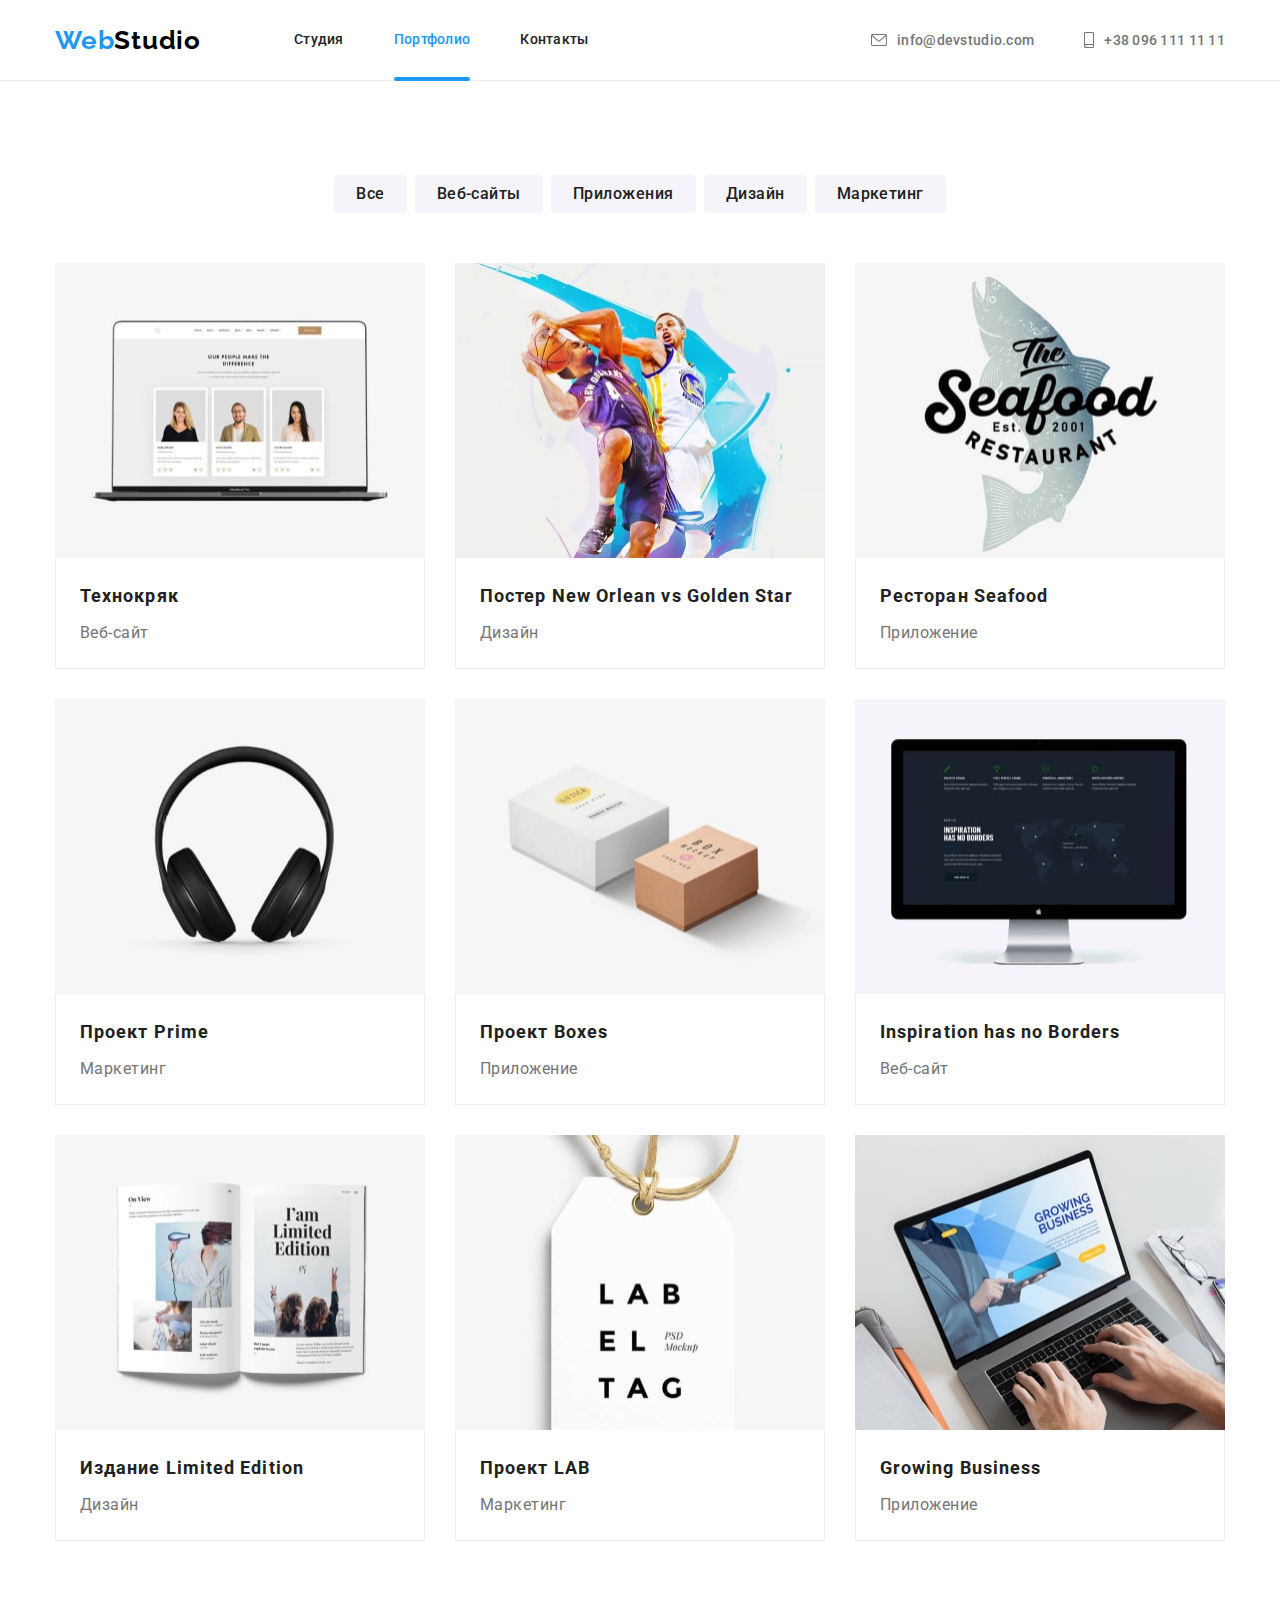
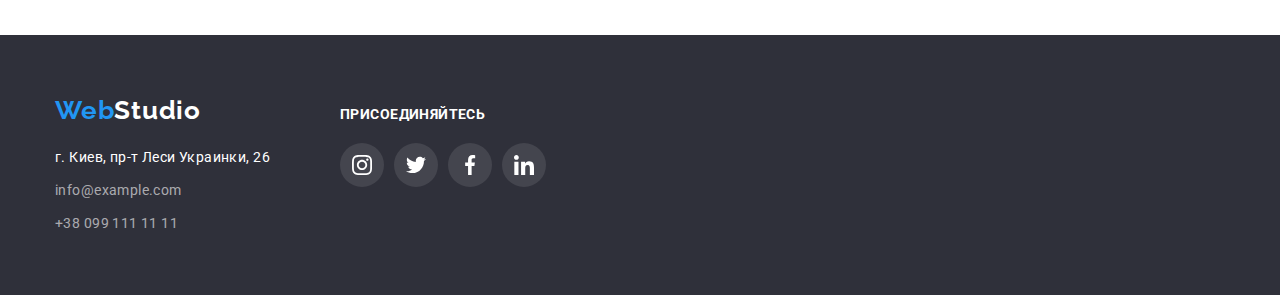
==== portfolio.html @ 7a408845 "Adds files from HW#5" ====
<!DOCTYPE html>
<html lang="ru">
  <head>
    <meta charset="UTF-8" />
    <meta http-equiv="X-UA-Compatible" content="IE=edge" />
    <meta name="viewport" content="width=device-width, initial-scale=1.0" />
    <title>Портфолио</title>
    <link
      href="https://fonts.googleapis.com/css2?family=Raleway:wght@700&family=Roboto:wght@400;500;700;900&display=swap"
      rel="stylesheet"
    />
    <link
      rel="stylesheet"
      href="https://cdnjs.cloudflare.com/ajax/libs/modern-normalize/1.1.0/modern-normalize.min.css"
    />
    <link rel="stylesheet" href="./css/styles.css" />
  </head>

  <body>
    <!-- Header -->
    <header class="page-header">
      <div class="container">
        <nav class="page-header-navigation">
          <a class="page-logo link" href="./index.html" lang="en">Web<span class="header-logo">Studio</span></a>
          <ul class="page-header-navigation-list list">
            <li class="page-header-navigation-item">
              <a class="page-header-navigation-item-link link" href="./index.html">Студия</a>
            </li>
            <li class="page-header-navigation-item">
              <a class="page-header-navigation-item-link link current-page-marker" href="./portfolio.html">Портфолио</a>
            </li>
            <li class="page-header-navigation-item">
              <a class="page-header-navigation-item-link link" href="">Контакты</a>
            </li>
          </ul>
        </nav>
        <ul class="page-header-contacts-list list">
          <li class="page-header-contacts-item">
            <a class="page-header-contacts-item-link link" href="mailto:info@devstudio.com">
              <svg class="mail-icon" width="16" height="12">
                <use href="./images/icons.svg#icon-envelope"></use>
              </svg>info@devstudio.com
            </a>
          </li>
          <li class="page-header-contacts-item">
            <a class="page-header-contacts-item-link link" href="tel:+380961111111"><svg class="phone-icon" width="10"
                height="16">
                <use href="./images/icons.svg#icon-smartphone"></use>
              </svg>+38 096 111 11 11
            </a>
          </li>
        </ul>
      </div>
    </header>

    <main>
      <!-- Our projects section -->
      <section class="projects">
        <div class="container">
          <h1 class="section-title visually-hidden">Портфолио</h1>
          <ul class="filters-list list">
            <li class="filters-item">
              <button class="filters-button active-button" type="button">Все</button>
            </li>
            <li class="filters-item">
              <button class="filters-button" type="button">Веб-сайты</button>
            </li>
            <li class="filters-item">
              <button class="filters-button" type="button">Приложения</button>
            </li>
            <li class="filters-item">
              <button class="filters-button" type="button">Дизайн</button>
            </li>
            <li class="filters-item">
              <button class="filters-button" type="button">Маркетинг</button>
            </li>
          </ul>
          
          <ul class="project-list list">
            <li class="project-item">
              <a class="project-link link" href="">
                <div class="project-item-overlay">
                  <img
                  class="project-preview"
                  src="./images/portfolio/portfolio-pic-1.jpg"
                  alt="Ноутбук"
                  width="370"
                  height="295"
                  />
                  <p class="project-item-description">Технокряк это современная площадка распространения коронавируса. Компании используют эту платформу для цифрового
                  шпионажа и атак на защищённые сервера конкурентов.</p>
                </div>
                <div class="project-item-info">
                  <h2 class="project-title">Технокряк</h2>
                  <p class="project-category">Веб-сайт</p>
                </div>
              </a>
            </li>
            <li class="project-item">
              <a class="project-link link" href="">
                <div class="project-item-overlay">
                  <img
                    class="project-preview"
                    src="./images/portfolio/portfolio-pic-2.jpg"
                    alt="Спортсмены играют в баскетбол"
                    width="370"
                    height="295"
                  />
                  <p class="project-item-description">Постер <span lang="en">New Orlean vs Golden Star</span> это современная площадка распространения коронавируса. Компании используют эту платформу для цифрового
                    шпионажа и атак на защищённые сервера конкурентов.</p>
                </div>
                <div class="project-item-info">
                  <h2 class="project-title">
                    Постер <span lang="en">New Orlean vs Golden Star</span>
                  </h2>
                  <p class="project-category">Дизайн</p>
                </div>
              </a>
            </li>
            <li class="project-item">
              <a class="project-link link" href="">
                <div class="project-item-overlay">
                  <img
                    class="project-preview"
                    src="./images/portfolio/portfolio-pic-3.jpg"
                    alt="Логотип ресторана в виде рыбы"
                    width="370"
                    height="295"
                  />
                  <p class="project-item-description">Ресторан <span lang="en">Seafood</span> это современная площадка распространения коронавируса. Компании используют эту платформу для цифрового
                    шпионажа и атак на защищённые сервера конкурентов.</p>
                </div>
                <div class="project-item-info">
                  <h2 class="project-title">Ресторан <span lang="en">Seafood</span></h2>
                  <p class="project-category">Приложение</p>
                </div>
              </a>
            </li>
            <li class="project-item">
              <a class="project-link link" href="">
                <div class="project-item-overlay">
                  <img
                    class="project-preview"
                    src="./images/portfolio/portfolio-pic-4.jpg"
                    alt="Беспроводные аушники"
                    width="370"
                    height="295"
                  />
                  <p class="project-item-description">Проект <span lang="en">Prime</span> это современная площадка распространения коронавируса. Компании используют эту платформу для цифрового
                    шпионажа и атак на защищённые сервера конкурентов.</p>
                </div>
                <div class="project-item-info">
                  <h2 class="project-title">Проект <span lang="en">Prime</span></h2>
                  <p class="project-category">Маркетинг</p>
                </div>
              </a>
            </li>
            <li class="project-item">
              <a class="project-link link" href="">
                <div class="project-item-overlay">
                  <img
                    class="project-preview"
                    src="./images/portfolio/portfolio-pic-5.jpg"
                    alt="Две коробки"
                    width="370"
                    height="295"
                  />
                  <p class="project-item-description">Проект <span lang="en">Boxes</span> это современная площадка распространения коронавируса. Компании используют эту платформу для цифрового
                    шпионажа и атак на защищённые сервера конкурентов.</p>
                </div>
                <div class="project-item-info">
                  <h2 class="project-title">Проект <span lang="en">Boxes</span></h2>
                  <p class="project-category">Приложение</p>
                </div>
              </a>
            </li>
            <li class="project-item">
              <a class="project-link link" href="">
                <div class="project-item-overlay">
                  <img
                    class="project-preview"
                    src="./images/portfolio/portfolio-pic-6.jpg"
                    lang="en"
                    alt="iMac"
                    width="370"
                    height="295"
                  />
                  <p class="project-item-description"> <span lang="en">Inspiration has no Borders</span> это современная площадка распространения коронавируса. Компании используют эту платформу для цифрового
                    шпионажа и атак на защищённые сервера конкурентов.</p>
                </div>
                <div class="project-item-info">
                  <h2 class="project-title" lang="en">Inspiration has no Borders</h2>
                  <p class="project-category">Веб-сайт</p>
                </div>
              </a>
            </li>
            <li class="project-item">
              <a class="project-link link" href="">
                <div class="project-item-overlay">
                  <img
                    class="project-preview"
                    src="./images/portfolio/portfolio-pic-7.jpg"
                    alt="Разворот журнала"
                    width="370"
                    height="295"
                  />
                  <p class="project-item-description">Издание <span lang="en">Limited Edition</span> это современная площадка распространения коронавируса. Компании используют эту платформу для цифрового
                    шпионажа и атак на защищённые сервера конкурентов.</p>
                </div>
                <div class="project-item-info">
                  <h2 class="project-title">Издание <span lang="en">Limited Edition</span></h2>
                  <p class="project-category">Дизайн</p>
                </div>
              </a>
            </li>
            <li class="project-item">
              <a class="project-link link" href="">
                <div class="project-item-overlay">
                  <img
                    class="project-preview"
                    src="./images/portfolio/portfolio-pic-8.jpg"
                    alt="Этикетка"
                    width="370"
                    height="295"
                  />
                  <p class="project-item-description">Проект <span lang="en">LAB</span> это современная площадка распространения коронавируса. Компании используют эту платформу для цифрового
                    шпионажа и атак на защищённые сервера конкурентов.</p>
                </div>
                <div class="project-item-info">
                  <h2 class="project-title">Проект <span lang="en">LAB</span></h2>
                  <p class="project-category">Маркетинг</p>
                </div>
              </a>
            </li>
            <li class="project-item">
              <a class="project-link link" href="">
                <div class="project-item-overlay">
                  <img
                    class="project-preview"
                    src="./images/portfolio/portfolio-pic-9.jpg"
                    alt="Процесс набора текста на клавиатуре ноутбука"
                    width="370"
                    height="295"
                  />
                  <p class="project-item-description"> <span lang="en">Growing Business</span>это современная площадка распространения коронавируса. Компании используют эту платформу для цифрового
                    шпионажа и атак на защищённые сервера конкурентов.</p>
                </div>
                <div class="project-item-info">
                  <h2 class="project-title" lang="en">Growing Business</h2>
                  <p class="project-category">Приложение</p>
                </div>
              </a>
            </li>
          </ul>
        </div>
      </section>
    </main>

    <!-- Footer -->
    <footer class="page-footer">
      <div class="container">
        <div class="footer-contacts">
          <a class="page-logo link" href="./index.html" lang="en">Web<span class="footer-logo">Studio</span></a>
          <address class="page-footer-address">
            <ul class="page-footer-address-list list">
              <li class="page-footer-address-item">
                <a class="page-footer-address-item-address link" href="https://goo.gl/maps/Gpic2GzjELETUbJ9A"
                  target="_blank" rel="noopener noreferrer">г. Киев, пр-т Леси Украинки, 26</a>
              </li>
              <li class="page-footer-address-item">
                <a class="page-footer-address-item-mail link" href="mailto:info@example.com">info@example.com</a>
              </li>
              <li class="page-footer-address-item">
                <a class="page-footer-address-item-tel link" href="tel:+380991111111">+38 099 111 11 11</a>
              </li>
            </ul>
          </address>
        </div>
    
        <div class="footer-social">
          <h2 class="footer-social-title">Присоединяйтесь</h2>
          <ul class="footer-social-list list">
            <li class="footer-social-item"><a href="" class="footer-social-item-link link"><svg
                  class="footer-social-item-icon" width="20" height="20">
                  <use href="./images/icons.svg#icon-instagram"></use>
                </svg></a></li>
            <li class="footer-social-item"><a href="" class="footer-social-item-link link"><svg
                  class="footer-social-item-icon" width="20" height="20">
                  <use href="./images/icons.svg#icon-twitter"></use>
                </svg></a></li>
            <li class="footer-social-item"><a href="" class="footer-social-item-link link"><svg
                  class="footer-social-item-icon" width="20" height="20">
                  <use href="./images/icons.svg#icon-facebook"></use>
                </svg></a></li>
            <li class="footer-social-item"><a href="" class="footer-social-item-link link"><svg
                  class="footer-social-item-icon" width="20" height="20">
                  <use href="./images/icons.svg#icon-linkedin"></use>
                </svg></a></li>
          </ul>
        </div>
      </div>
    </footer>
  </body>
</html>
---- css/styles.css ----
:root {
  --main-title-color: #212121;
  --main-text-color: #757575;
  --main-navigation-item-color: #212121;
  --accent-color: #2196f3;
  --current-page-marker-color: #2196f3;

  --section-padding-top: 94px;
  --section-padding-bottom: 94px;
  --main-gap: 30px;
}

body {
  font-family: 'Roboto', sans-serif;
  color: var(--main-text-color);
}

h1,
h2,
h3,
h4,
h5,
h6,
p {
  margin-top: 0;
  margin-bottom: 0;
}

ul {
  margin-top: 0;
  margin-bottom: 0;
  padding-left: 0;
}

/* -***- Utiliyt classes -***- */
.visually-hidden {
  position: absolute;
  width: 1px;
  height: 1px;
  margin: -1px;
  padding: 0;
  overflow: hidden;
  border: 0;
  clip: rect(0 0 0 0);
}

.list {
  list-style: none;
}

.link {
  text-decoration: none;
}

.container {
  width: 1200px;
  padding-left: 15px;
  padding-right: 15px;
  margin: 0 auto;
}

.page-logo {
  font-family: 'Raleway', sans-serif;
  font-weight: 700;
  font-size: 26px;
  line-height: 1.19;
  letter-spacing: 0.03em;

  color: #2196f3;
}

/* -***-Index page-***- */

/* ---Header--- */
.page-header {
  border-bottom: 1px solid #ececec;
}

/* Logo */
.page-header .container {
  display: flex;
}

.page-header-navigation {
  display: flex;
  align-items: center;
}

.page-logo .header-logo {
  color: #000000;
}

/* Header Navigation */
.page-header-navigation-list {
  display: flex;
  margin-left: 93px;
}

.page-header-navigation-item + .page-header-navigation-item {
  margin-left: 50px;
}

.page-header-navigation-item-link {
  font-weight: 500;
  font-size: 14px;
  line-height: 1.14;
  letter-spacing: 0.02em;

  color: var(--main-navigation-item-color);

  display: block;
  padding-top: 32px;
  padding-bottom: 32px;

  transition: color 250ms cubic-bezier(0.4, 0, 0.2, 1);
}

.page-header-navigation-item-link:hover,
.page-header-navigation-item-link:focus {
  color: var(--accent-color);
}

/* Header Contacts */
.page-header-contacts-list {
  display: flex;
  margin-left: auto;
  align-items: center;
}

.page-header-contacts-item + .page-header-contacts-item {
  margin-left: 50px;
}

.page-header-contacts-item-link {
  font-weight: 500;
  font-size: 14px;
  line-height: 1, 14;
  letter-spacing: 0.02em;

  color: #757575;

  display: flex;
  align-items: center;
  padding-top: 32px;
  padding-bottom: 32px;

  transition: color 250ms cubic-bezier(0.4, 0, 0.2, 1);
}

.page-header-contacts-item-link:hover,
.page-header-contacts-item-link:focus {
  color: var(--accent-color);
}

.mail-icon,
.phone-icon {
  fill: currentColor;
  margin-right: 10px;
  max-height: 100%;
}

.current-page-marker {
  color: var(--current-page-marker-color);

  position: relative;
}

.current-page-marker::after {
  content: '';
  width: 100%;
  height: 4px;
  background-color: var(--accent-color);
  border-radius: 2px;

  display: block;

  position: absolute;
  left: 0;
  bottom: -1px;
}

/* ---Hero Section--- */
.page-hero {
  padding-top: 200px;
  padding-bottom: 200px;

  background-color: #c4c4c4;
  background-image: linear-gradient(rgba(47, 48, 58, 0.4), rgba(47, 48, 58, 0.4)),
    url(../images/hero-section/hero-bg.jpg);
  background-repeat: no-repeat;
  background-position: center;
  background-size: cover;
}

.page-hero-title {
  font-weight: 900;
  font-size: 44px;
  line-height: 1.36;
  letter-spacing: 0.06em;
  text-transform: uppercase;
  text-align: center;

  color: #ffffff;

  display: block;
  margin-left: auto;
  margin-right: auto;
}

.page-hero-button {
  font-family: 'Roboto', sans-serif;
  font-weight: 700;
  font-size: 16px;
  line-height: 1.87;
  letter-spacing: 0.06em;

  cursor: pointer;

  color: #ffffff;
  background-color: #2196f3;
  border: 0;
  padding: 10px 32px;
  box-shadow: 0px 4px 4px rgba(0, 0, 0, 0.15);
  border-radius: 4px;

  display: block;
  margin-top: 30px;
  margin-left: auto;
  margin-right: auto;

  transition: background-color 250ms cubic-bezier(0.4, 0, 0.2, 1);
}

.page-hero-button:hover,
.page-hero-button:focus {
  background-color: #188ce8;
}

/* ---Benefits Section--- */
.benefits-section {
  padding-top: var(--section-padding-top);
  padding-bottom: var(--section-padding-bottom);
}

.benefits-section-list {
  display: flex;
}

.benefits-section-item + .benefits-section-item {
  margin-left: var(--main-gap);
}

.benefits-section .thumb {
  width: 270px;
  height: 120px;
  display: flex;
  align-items: center;
  justify-content: center;

  background-color: #f5f4fa;
  border-radius: 4px;
}

.benefits-section-item-title {
  font-weight: 700;
  font-size: 14px;
  line-height: 1.14;
  letter-spacing: 0.03em;
  text-transform: uppercase;

  color: var(--main-title-color);

  margin-top: 30px;
}

.benefits-section-item-text {
  font-size: 14px;
  line-height: 1.71;
  letter-spacing: 0.03em;

  display: block;
  margin-top: 10px;
}

/* ---Our work Section--- */
.our-work-sectoin {
  padding-bottom: var(--section-padding-bottom);
}

.our-work-sectoin-title {
  font-weight: 700;
  font-size: 36px;
  line-height: 1.67;
  letter-spacing: 0.03em;
  text-align: center;

  color: var(--main-title-color);
}

.our-work-sectoin-list {
  display: flex;
  margin-top: 50px;
}

.our-work-sectoin-item + .our-work-sectoin-item {
  margin-left: var(--main-gap);
}

.our-work-sectoin-item-wrapper {
  position: relative;
}

.our-work-sectoin-item-picture {
  display: block;
}

.our-work-sectoin-item-label {
  font-weight: bold;
  font-size: 14px;
  line-height: calc(16 / 14);
  text-align: center;
  letter-spacing: 0.03em;
  text-transform: uppercase;

  color: #ffffff;
  background-color: rgba(47, 48, 58, 0.8);

  position: absolute;
  bottom: 0;
  left: 50%;
  transform: translate(-50%);

  width: 100%;
  padding: 27px 0;
}

/* ---Our team Section--- */
.team-section {
  padding-top: var(--section-padding-top);
  padding-bottom: var(--section-padding-bottom);

  background: #f5f4fa;
}

.team-section-title {
  font-weight: 700;
  font-size: 36px;
  line-height: 1.67;
  letter-spacing: 0.03em;
  text-align: center;

  color: var(--main-title-color);
}

.team-section-list {
  display: flex;
  margin-top: 50px;
}

.team-section-person + .team-section-person {
  margin-left: var(--main-gap);
}

.team-section-person {
  background: #ffffff;
  box-shadow: 0px 1px 3px rgba(0, 0, 0, 0.12), 0px 1px 1px rgba(0, 0, 0, 0.14),
    0px 2px 1px rgba(0, 0, 0, 0.2);
  border-radius: 0px 0px 4px 4px;
  padding-bottom: 30px;
}

.team-section-person-photo {
  display: block;
}

.team-section-person-name {
  font-weight: 500;
  font-size: 16px;
  line-height: 1.19;
  letter-spacing: 0.03em;
  text-align: center;

  color: #212121;

  margin-top: 30px;
}

.team-section-person-profession {
  font-size: 16px;
  line-height: 1.19;
  letter-spacing: 0.03em;
  text-align: center;

  margin-top: 10px;
}

.team-section-person-social-list {
  display: flex;
  justify-content: center;
  margin-top: 16px;
}

.eam-section-person-social-item:not(:last-child) {
  margin-right: 10px;
}

.team-section-person-social-item-link {
  display: flex;
  width: 44px;
  height: 44px;
  border-radius: 50%;
  align-items: center;
  justify-content: center;
  color: var(--main-text-color);

  transition: background-color 250ms cubic-bezier(0.4, 0, 0.2, 1);
}

.team-section-person-social-item-link:hover,
.team-section-person-social-item-link:focus {
  background-color: var(--accent-color);
  color: #ffffff;
}

.team-section-person-social-item-icon {
  fill: currentColor;
}

/* --Clients Section--- */
.clients-section {
  padding-top: var(--section-padding-top);
  padding-bottom: var(--section-padding-bottom);
}

.clients-section-title {
  font-weight: bold;
  font-size: 36px;
  line-height: 1.17;
  text-align: center;
  letter-spacing: 0.03em;

  color: var(--main-title-color);
}

.clients-section-list {
  display: flex;
  margin-top: 50px;
}

.clients-section-item:not(:last-child) {
  margin-right: var(--main-gap);
}

.client-section-item-link {
  display: flex;
  width: 170px;
  height: 92px;
  border: 1px solid #afb1b8;
  border-radius: 4px;
  padding: 16px 32px;
  color: var(--main-text-color);

  transition: color 250ms cubic-bezier(0.4, 0, 0.2, 1), border 250ms cubic-bezier(0.4, 0, 0.2, 1);
}

.client-section-item-link:hover,
.client-section-item-link:focus {
  color: var(--accent-color);
  border: 1px solid var(--accent-color);
}

.clients-section-item-icon {
  fill: currentColor;
}

/* ---Footer--- */
.page-footer {
  background-color: #2f303a;
}

.page-logo .footer-logo {
  color: #ffffff;
}

.page-footer .container {
  padding-top: 60px;
  padding-bottom: 60px;

  display: flex;
  align-items: baseline;
}

.page-footer-address {
  display: block;
  margin-top: 20px;
}

.page-footer-address-item + .page-footer-address-item {
  display: block;
  margin-top: 9px;
}

.page-footer-address-item-address {
  font-style: normal;
  font-size: 14px;
  line-height: 1.71;
  letter-spacing: 0.03em;

  color: #ffffff;

  transition: color 250ms cubic-bezier(0.4, 0, 0.2, 1);
}

.page-footer-address-item-address:hover,
.page-footer-address-item-address:focus {
  color: var(--accent-color);
}

.page-footer-address-item-mail,
.page-footer-address-item-tel {
  font-style: normal;
  font-size: 14px;
  line-height: 1.71;
  letter-spacing: 0.03em;

  color: rgba(255, 255, 255, 0.6);

  transition: color 250ms cubic-bezier(0.4, 0, 0.2, 1);
}

.page-footer-address-item-mail:hover,
.page-footer-address-item-mail:focus {
  color: var(--accent-color);
}

.page-footer-address-item-tel:hover,
.page-footer-address-item-tel:focus {
  color: var(--accent-color);
}

.footer-social {
  margin-left: 70px;
}

.footer-social-title {
  font-weight: bold;
  font-size: 14px;
  line-height: 1.14;
  letter-spacing: 0.03em;
  text-transform: uppercase;

  color: #ffffff;
}

.footer-social-list {
  display: flex;
  margin-top: 20px;
}

.footer-social-item:not(:last-child) {
  margin-right: 10px;
}

.footer-social-item-link {
  display: flex;
  justify-content: center;
  align-items: center;
  width: 44px;
  height: 44px;

  background-color: rgba(255, 255, 255, 0.1);
  border-radius: 50%;
  color: #ffffff;

  transition: background-color 250ms cubic-bezier(0.4, 0, 0.2, 1);
}

.footer-social-item-link:hover,
.footer-social-item-link:focus {
  background-color: var(--accent-color);
}

.footer-social-item-icon {
  fill: currentColor;
}

/* -***-Portfolio page-***- */
.projects {
  padding-top: var(--section-padding-top);
  padding-bottom: var(--section-padding-bottom);
}

/* ---Filters Section--- */
.filters-list {
  display: flex;
  justify-content: center;
}

.filters-item + .filters-item {
  margin-left: 8px;
}

.filters-button {
  font-family: 'Roboto', sans-serif;
  font-weight: 500;
  font-size: 16px;
  line-height: 1.62;
  letter-spacing: 0.03em;

  cursor: pointer;

  color: #212121;
  background: #f5f4fa;

  border-radius: 4px;
  border: 0;
  padding: 6px 22px;

  transition: color 250ms cubic-bezier(0.4, 0, 0.2, 1),
    text-shadow 250ms cubic-bezier(0.4, 0, 0.2, 1),
    background-color 250ms cubic-bezier(0.4, 0, 0.2, 1),
    box-shadow 250ms cubic-bezier(0.4, 0, 0.2, 1);
}

/* .active-button {
  color: #ffffff;
  text-shadow: 0px 4px 4px rgba(0, 0, 0, 0.25);
  background-color: #2196f3;
} */

.filters-button:hover,
.filters-button:focus {
  color: #ffffff;
  text-shadow: 0px 4px 4px rgba(0, 0, 0, 0.25);
  background-color: var(--accent-color);
  box-shadow: 0px 3px 1px rgba(0, 0, 0, 0.1), 0px 1px 2px rgba(0, 0, 0, 0.08),
    0px 2px 2px rgba(0, 0, 0, 0.12);
}

/* ---Projects Section--- */

.project-list {
  display: flex;
  flex-wrap: wrap;
  margin-top: 50px;
  margin-right: calc(-1 * var(--main-gap));
  margin-bottom: -30px;
}

.project-item {
  flex-basis: calc(100% / 3 - 30px);
  margin-right: var(--main-gap);
  margin-bottom: 30px;

  background: #ffffff;

  transition: box-shadow 250ms cubic-bezier(0.4, 0, 0.2, 1);
}

.project-item:hover,
.project-item:focus {
  box-shadow: 0px 1px 1px rgba(0, 0, 0, 0.12), 0px 4px 4px rgba(0, 0, 0, 0.06),
    1px 4px 6px rgba(0, 0, 0, 0.16);
}

.project-item-overlay {
  position: relative;
  overflow: hidden;
}

.project-preview {
  display: block;
  max-width: 100%;
}

.project-item-description {
  font-size: 18px;
  line-height: calc(28 / 18);
  letter-spacing: 0.03em;

  color: #ffffff;
  background-color: rgba(33, 150, 243, 0.9);

  overflow: auto;

  /* width: 100%; */
  height: 100%;
  padding: 63px 24px;

  position: absolute;
  top: 0;
  left: 0;
  transform: translateY(100%);

  transition: transform 250ms cubic-bezier(0.4, 0, 0.2, 1);
}

.project-item:hover .project-item-description {
  transform: translateY(0);
}

.project-item-info {
  padding: 20px 24px;
  border-left: 1px solid #eeeeee;
  border-right: 1px solid #eeeeee;
  border-bottom: 1px solid #eeeeee;
}

.project-title {
  font-weight: 700;
  font-size: 18px;
  line-height: 2;
  letter-spacing: 0.06em;

  color: var(--main-title-color);
}

.project-category {
  font-size: 16px;
  line-height: 1.87;
  letter-spacing: 0.03em;
  color: var(--main-text-color);

  margin-top: 4px;
}

/* ---Modal Window--- */
.backdrop {
  position: fixed;
  height: 100vh;
  width: 100vw;
  left: 0;
  top: 0;
  background-color: rgba(0, 0, 0, 0.2);

  opacity: 1;

  transition: opacity 250ms cubic-bezier(0.4, 0, 0.2, 1);
}

.modal-window {
  position: absolute;
  width: 528px;
  min-height: 581px;
  left: 50%;
  top: 50%;

  padding: 40px;

  background-color: #ffffff;
  box-shadow: 0px 1px 3px rgba(0, 0, 0, 0.12), 0px 1px 1px rgba(0, 0, 0, 0.14),
    0px 2px 1px rgba(0, 0, 0, 0.2);
  border-radius: 4px;

  transform: translate(-50%, -50%) scale(1);
  transition: transform 250ms cubic-bezier(0.4, 0, 0.2, 1);
}

.modal-window-close-button {
  width: 30px;
  height: 30px;
  background-color: #ffffff;
  border: 1px solid rgba(0, 0, 0, 0.1);
  border-radius: 50%;

  padding: 0;

  display: flex;
  align-items: center;
  justify-content: center;

  position: absolute;
  top: 8px;
  right: 8px;
}

.backdrop.is-hidden {
  opacity: 0;
  pointer-events: none;
}

.backdrop.is-hidden .modal-window {
  transform: translate(-50%, -50%) scale(0.9);
}
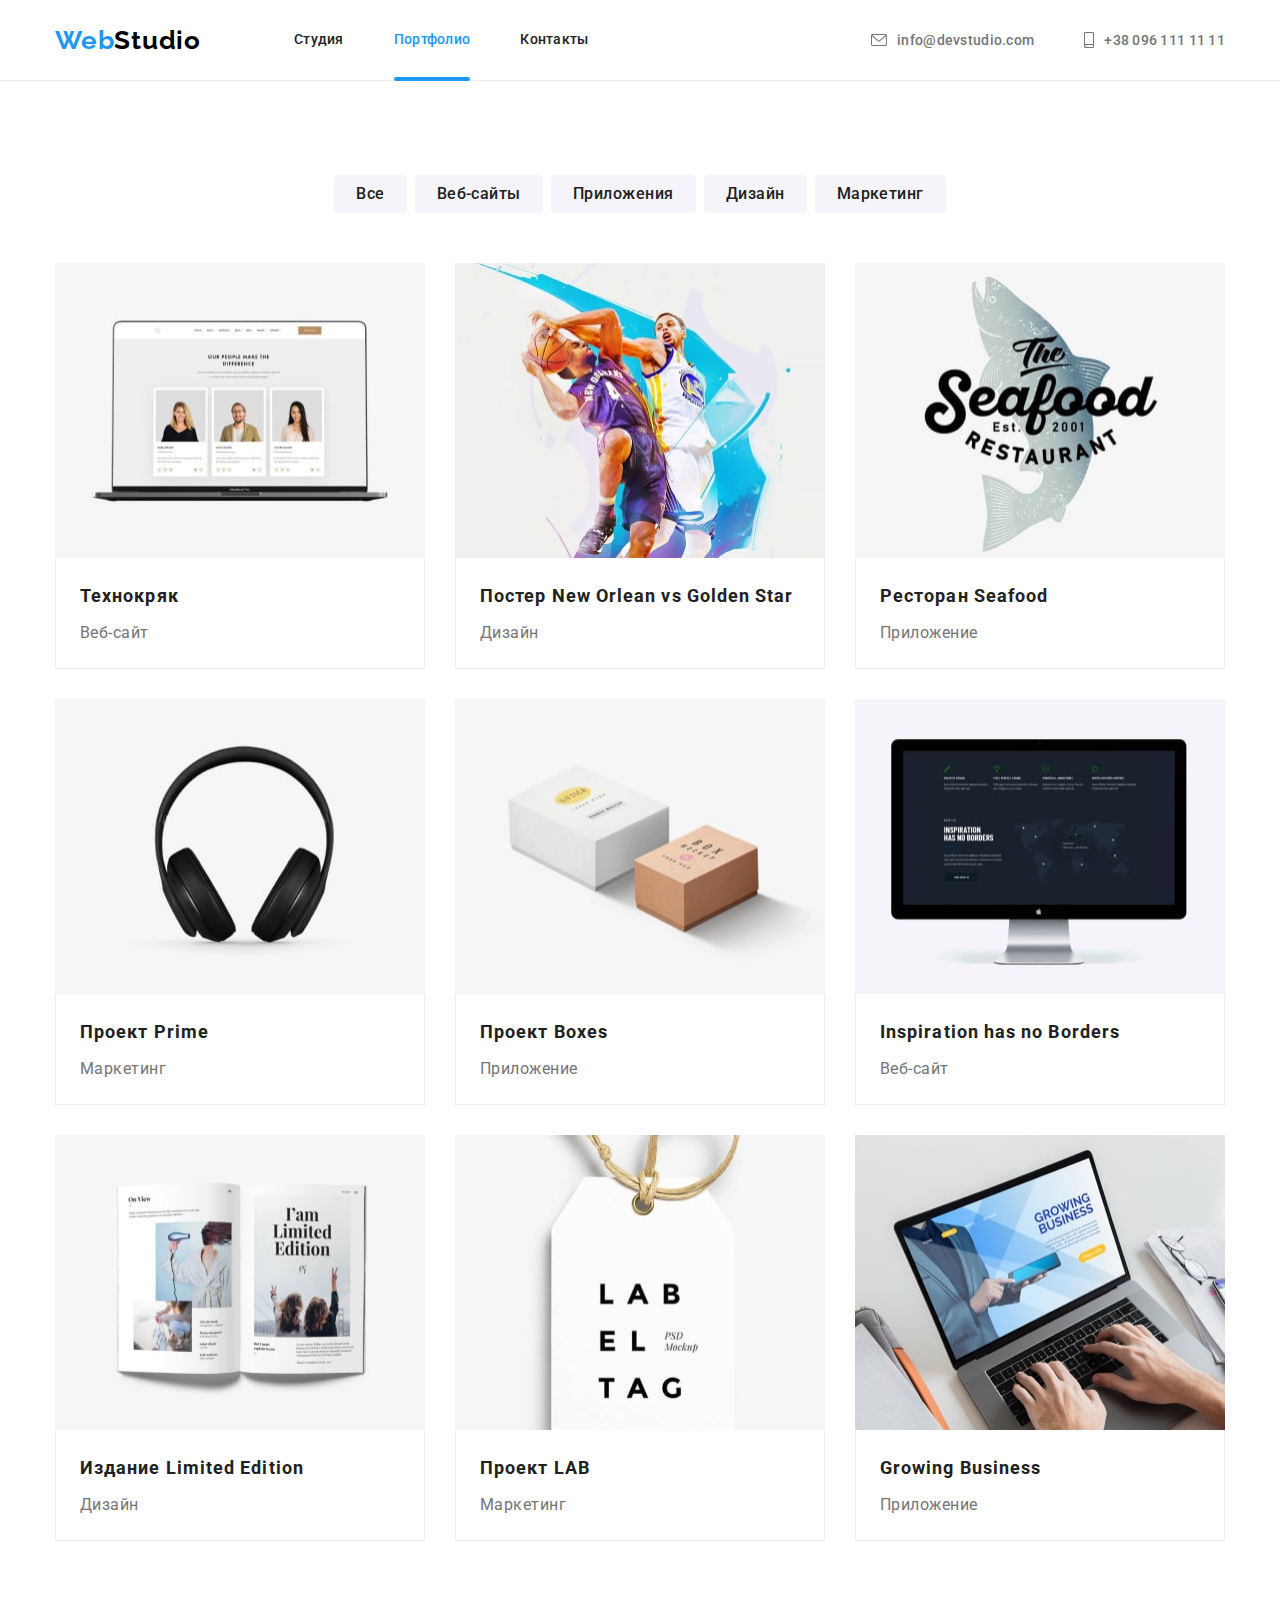
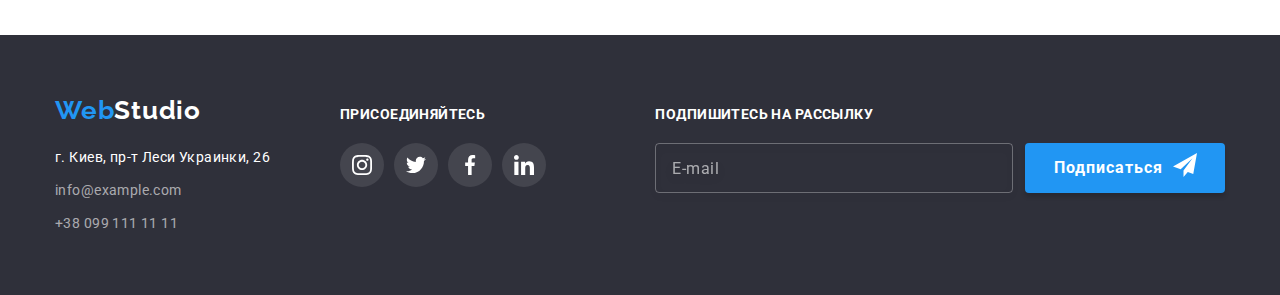
==== commit 95834632: "Adds footer subscribe form for portfolio page and send button icon" ====
--- a/portfolio.html
+++ b/portfolio.html
@@ -280,23 +280,43 @@
         <div class="footer-social">
           <h2 class="footer-social-title">Присоединяйтесь</h2>
           <ul class="footer-social-list list">
-            <li class="footer-social-item"><a href="" class="footer-social-item-link link"><svg
-                  class="footer-social-item-icon" width="20" height="20">
+            <li class="footer-social-item">
+              <a href="" class="footer-social-item-link link"><svg class="footer-social-item-icon" width="20" height="20">
                   <use href="./images/icons.svg#icon-instagram"></use>
-                </svg></a></li>
-            <li class="footer-social-item"><a href="" class="footer-social-item-link link"><svg
-                  class="footer-social-item-icon" width="20" height="20">
+                </svg>
+              </a>
+            </li>
+            <li class="footer-social-item">
+              <a href="" class="footer-social-item-link link"><svg class="footer-social-item-icon" width="20" height="20">
                   <use href="./images/icons.svg#icon-twitter"></use>
-                </svg></a></li>
-            <li class="footer-social-item"><a href="" class="footer-social-item-link link"><svg
-                  class="footer-social-item-icon" width="20" height="20">
+                </svg>
+              </a>
+            </li>
+            <li class="footer-social-item">
+              <a href="" class="footer-social-item-link link"><svg class="footer-social-item-icon" width="20" height="20">
                   <use href="./images/icons.svg#icon-facebook"></use>
-                </svg></a></li>
-            <li class="footer-social-item"><a href="" class="footer-social-item-link link"><svg
-                  class="footer-social-item-icon" width="20" height="20">
+                </svg>
+              </a>
+            </li>
+            <li class="footer-social-item">
+              <a href="" class="footer-social-item-link link"><svg class="footer-social-item-icon" width="20" height="20">
                   <use href="./images/icons.svg#icon-linkedin"></use>
-                </svg></a></li>
+                </svg>
+              </a>
+            </li>
           </ul>
+        </div>
+    
+        <div class="footer-form">
+          <b class="footer-subscribe-form-title">Подпишитесь на рассылку</b>
+          <form class="footer-subscribe-form" action="#" name="footer-subscribe-form" autocomplete="on">
+            <input class="footer-subscribe-form-input" type="email" name="email" placeholder="E-mail">
+            <button class="button footer-subscribe-form-button" type="submit">Подписаться
+              <svg class="subscribe-form-button-icon" width="24" height="24">
+                <use href="./images/icons.svg#icon-send"></use>
+              </svg>
+            </button>
+          </form>
         </div>
       </div>
     </footer>
--- a/css/styles.css
+++ b/css/styles.css
@@ -69,6 +69,22 @@
   color: #2196f3;
 }
 
+.button {
+  font-family: 'Roboto', sans-serif;
+  font-weight: 700;
+  font-size: 16px;
+  line-height: calc(30 / 16);
+  letter-spacing: 0.06em;
+
+  cursor: pointer;
+
+  color: #ffffff;
+  background-color: #2196f3;
+  border: 0;
+  box-shadow: 0px 4px 4px rgba(0, 0, 0, 0.15);
+  border-radius: 4px;
+}
+
 /* -***-Index page-***- */
 
 /* ---Header--- */
@@ -208,25 +224,12 @@
 }
 
 .page-hero-button {
-  font-family: 'Roboto', sans-serif;
-  font-weight: 700;
-  font-size: 16px;
-  line-height: 1.87;
-  letter-spacing: 0.06em;
-
-  cursor: pointer;
-
-  color: #ffffff;
-  background-color: #2196f3;
-  border: 0;
-  padding: 10px 32px;
-  box-shadow: 0px 4px 4px rgba(0, 0, 0, 0.15);
-  border-radius: 4px;
-
-  display: block;
+  display: block;
+
   margin-top: 30px;
   margin-left: auto;
   margin-right: auto;
+  padding: 10px 32px;
 
   transition: background-color 250ms cubic-bezier(0.4, 0, 0.2, 1);
 }
@@ -582,6 +585,61 @@
 
 .footer-social-item-icon {
   fill: currentColor;
+}
+
+.footer-form {
+  margin-left: auto;
+}
+
+.footer-subscribe-form-title {
+  font-weight: bold;
+  font-size: 14px;
+  line-height: calc(16 / 14);
+  letter-spacing: 0.03em;
+  text-transform: uppercase;
+
+  color: #ffffff;
+}
+
+.footer-subscribe-form {
+  margin-top: 20px;
+  display: flex;
+  align-items: center;
+}
+
+.footer-subscribe-form-input {
+  color: #ffffff;
+
+  width: 358px;
+  height: 50px;
+  padding: 15px 16px;
+
+  border: 1px solid rgba(255, 255, 255, 0.3);
+  box-sizing: border-box;
+  filter: drop-shadow(0px 4px 4px rgba(0, 0, 0, 0.15));
+  border-radius: 4px;
+  background-color: rgba(33, 150, 243, 0);
+}
+
+.footer-subscribe-form-input::placeholder {
+  font-size: 16px;
+  line-height: calc(20 / 16);
+
+  display: flex;
+  align-items: center;
+  letter-spacing: 0.03em;
+
+  color: rgba(255, 255, 255, 0.6);
+}
+
+.footer-subscribe-form-button {
+  display: flex;
+  margin-left: 12px;
+  padding: 10px 28px 10px 29px;
+}
+
+.subscribe-form-button-icon {
+  margin-left: 10px;
 }
 
 /* -***-Portfolio page-***- */
